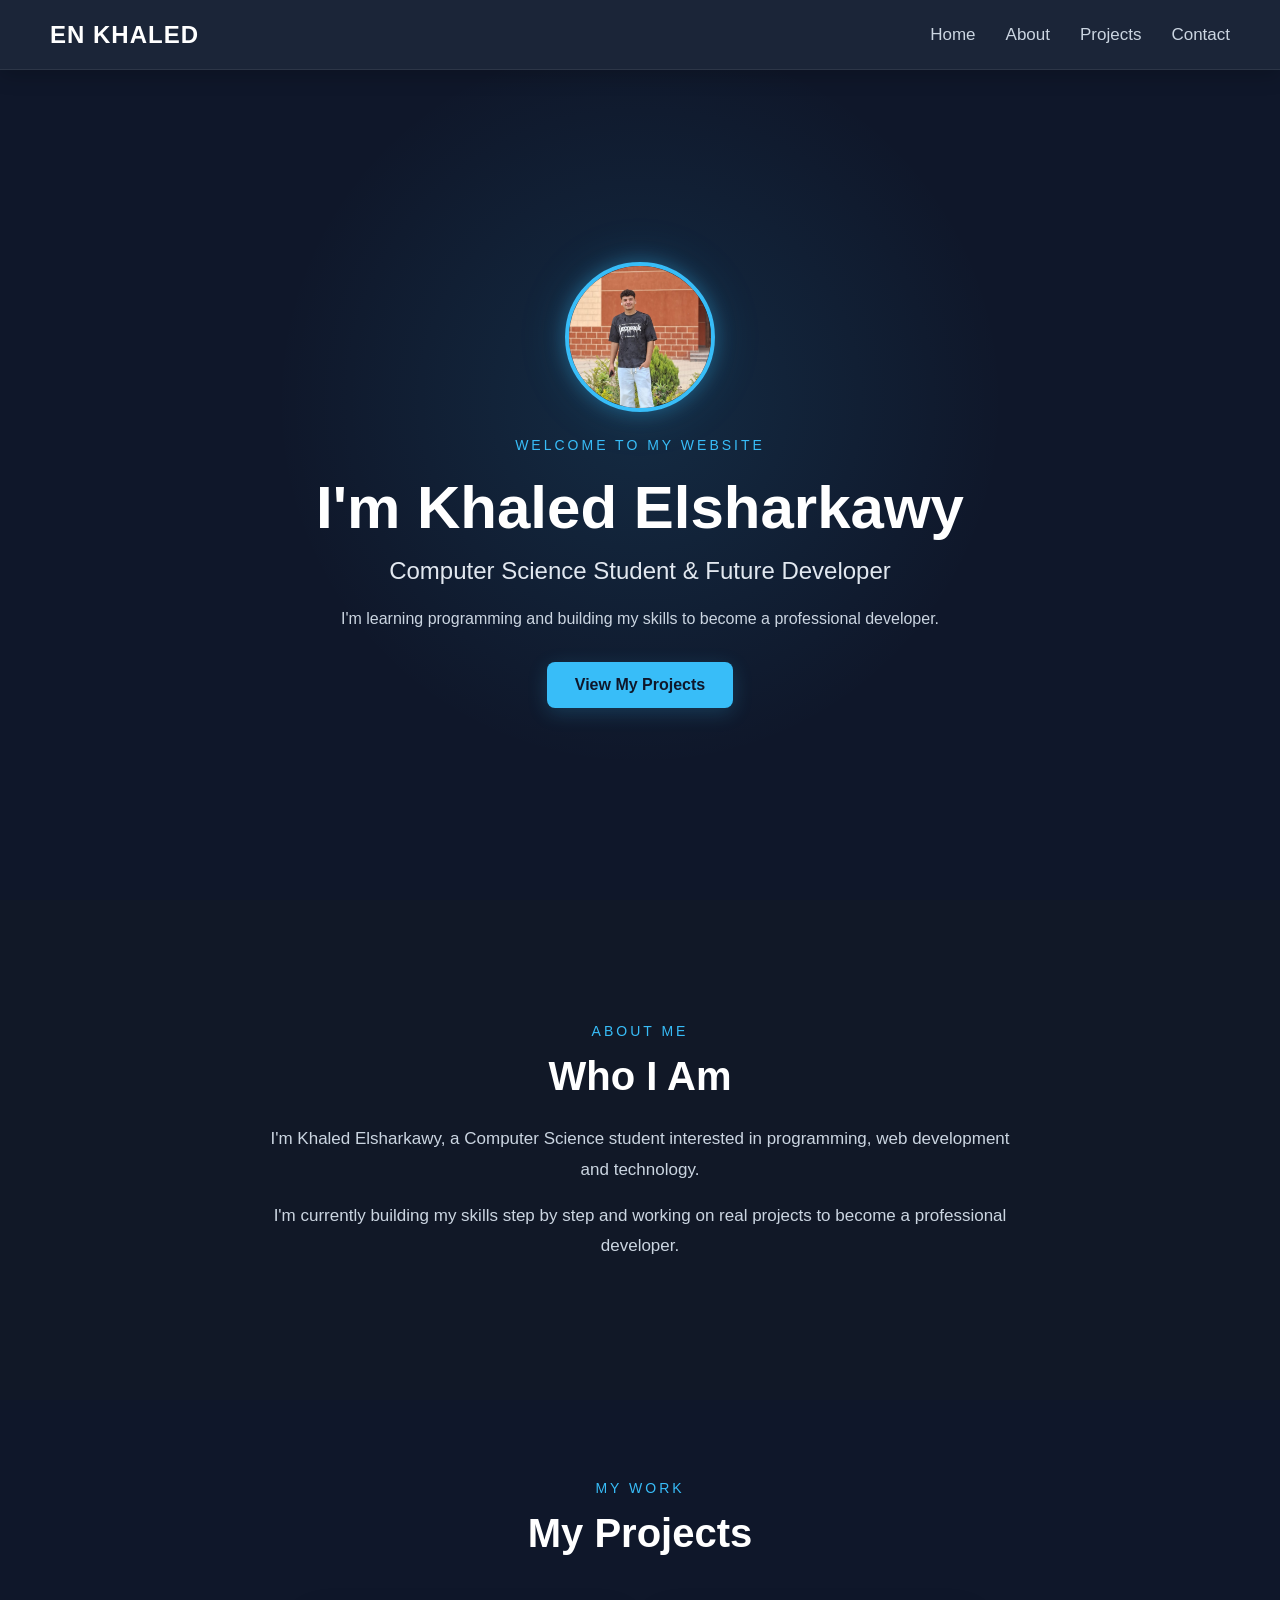
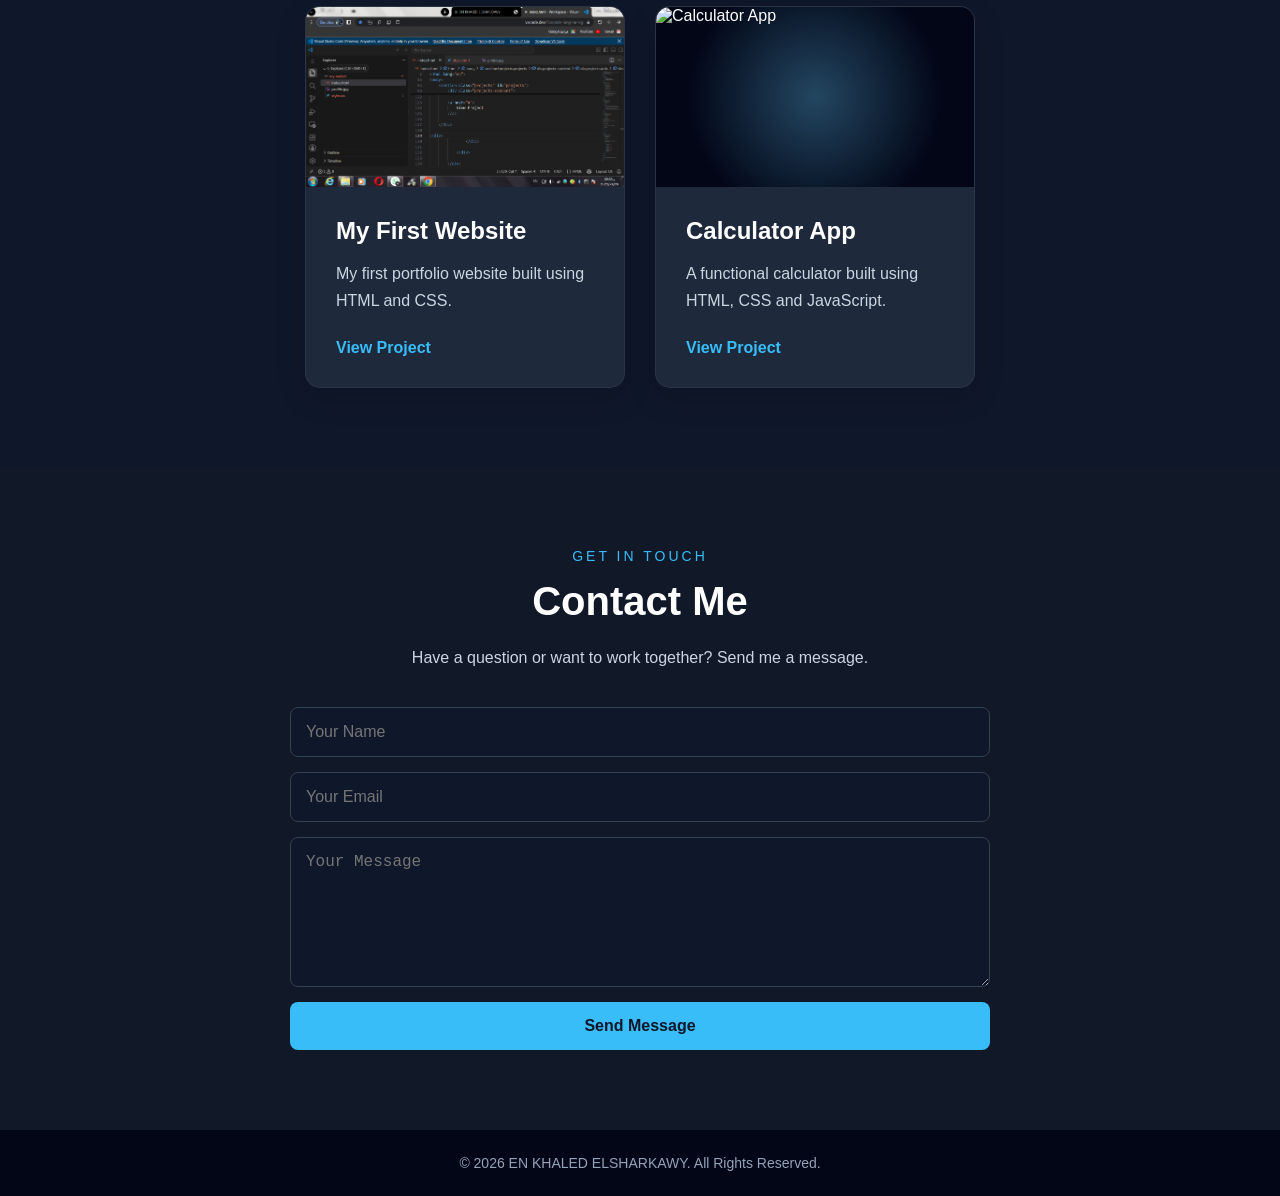
==== index.html @ b2954cf4 "Add files via upload" ====
<!DOCTYPE html>
<html lang="en">

<head>
    <meta charset="UTF-8">
    <meta name="viewport" content="width=device-width, initial-scale=1.0">

    <title>EN KHALED ELSHARKAWY</title>

    <link rel="stylesheet" href="./style.css">
</head>

<body>

    <!-- =========================
         NAVBAR
    ========================== -->

    <nav>

        <h2>EN KHALED</h2>

        <ul>
            <li>
                <a href="#home">Home</a>
            </li>

            <li>
                <a href="#about">About</a>
            </li>

            <li>
                <a href="#projects">Projects</a>
            </li>

            <li>
                <a href="#contact">Contact</a>
            </li>
        </ul>

    </nav>


    <!-- =========================
         HOME
    ========================== -->

    <section class="hero" id="home">

        <div class="hero-content">

            <img
                src="./profile.jpg"
                alt="Khaled Elsharkawy"
                class="profile-img"
            >

            <p class="welcome">
                WELCOME TO MY WEBSITE
            </p>

            <h1>
                I'm Khaled Elsharkawy
            </h1>

            <h2>
                Computer Science Student & Future Developer
            </h2>

            <p class="description">
                I'm learning programming and building my skills
                to become a professional developer.
            </p>

            <a
                href="#projects"
                class="hero-btn"
            >
                View My Projects
            </a>

        </div>

    </section>


    <!-- =========================
         ABOUT
    ========================== -->

    <section class="about" id="about">

        <div class="about-content">

            <p class="section-title">
                ABOUT ME
            </p>

            <h2>
                Who I Am
            </h2>

            <p>
                I'm Khaled Elsharkawy, a Computer Science student
                interested in programming, web development and technology.
            </p>

            <p>
                I'm currently building my skills step by step
                and working on real projects to become a professional developer.
            </p>

        </div>

    </section>


    <!-- =========================
         PROJECTS
    ========================== -->

    <section class="projects" id="projects">

        <div class="projects-content">

            <p class="section-title">
                MY WORK
            </p>

            <h2>
                My Projects
            </h2>


            <div class="project-cards">


                <!-- PROJECT 1 -->

                <div class="project-card">

                    <div class="project-image">

                        <img
                            src="./project1.jpg"
                            alt="My First Website"
                        >

                    </div>


                    <div class="project-info">

                        <h3>
                            My First Website
                        </h3>

                        <p>
                            My first portfolio website built using
                            HTML and CSS.
                        </p>

                        <a
                            href="./index.html"
                            target="_blank"
                        >
                            View Project
                        </a>

                    </div>

                </div>


                <!-- PROJECT 2 -->

                <div class="project-card">

                    <div class="project-image calculator-preview">

                        <img
                            src="./calculator/calculator-preview.jpg"
                            alt="Calculator App"
                        >

                    </div>


                    <div class="project-info">

                        <h3>
                            Calculator App
                        </h3>

                        <p>
                            A functional calculator built using
                            HTML, CSS and JavaScript.
                        </p>

                        <a
                            href="./calculator/index.html"
                            target="_blank"
                        >
                            View Project
                        </a>

                    </div>

                </div>


            </div>

        </div>

    </section>


    <!-- =========================
         CONTACT
    ========================== -->

    <section class="contact" id="contact">

        <div class="contact-content">

            <p class="section-title">
                GET IN TOUCH
            </p>

            <h2>
                Contact Me
            </h2>

            <p>
                Have a question or want to work together?
                Send me a message.
            </p>


            <form>

                <input
                    type="text"
                    placeholder="Your Name"
                >

                <input
                    type="email"
                    placeholder="Your Email"
                >

                <textarea
                    placeholder="Your Message"
                ></textarea>

                <button type="submit">
                    Send Message
                </button>

            </form>

        </div>

    </section>


    <!-- =========================
         FOOTER
    ========================== -->

    <footer>

        <p>
            © 2026 EN KHALED ELSHARKAWY. All Rights Reserved.
        </p>

    </footer>

</body>

</html>
---- style.css ----
/* =========================
   GLOBAL
========================= */

* {
    margin: 0;
    padding: 0;
    box-sizing: border-box;
}

html {
    scroll-behavior: smooth;
}

body {
    font-family: Arial, sans-serif;

    background: #0f172a;

    color: white;
}


/* =========================
   NAVBAR
========================= */

nav {
    min-height: 70px;

    display: flex;

    align-items: center;

    justify-content: space-between;

    padding: 0 50px;

    background: rgba(30, 41, 59, 0.85);

    backdrop-filter: blur(10px);

    border-bottom: 1px solid rgba(255, 255, 255, 0.08);

    box-shadow:
        0 5px 20px rgba(0, 0, 0, 0.2);

    position: relative;

    z-index: 10;
}

nav h2 {
    font-size: 24px;

    color: white;

    letter-spacing: 1px;
}

nav ul {
    display: flex;

    list-style: none;

    gap: 30px;
}

nav a {
    color: #cbd5e1;

    text-decoration: none;

    font-size: 17px;

    position: relative;

    transition: 0.3s;
}

nav a:hover {
    color: #38bdf8;
}

nav a::after {
    content: "";

    position: absolute;

    width: 0;

    height: 2px;

    left: 0;

    bottom: -7px;

    background: #38bdf8;

    transition: 0.3s;
}

nav a:hover::after {
    width: 100%;
}


/* =========================
   HERO
========================= */

.hero {
    min-height: calc(100vh - 70px);

    display: flex;

    align-items: center;

    justify-content: center;

    text-align: center;

    padding: 80px 20px;

    position: relative;

    overflow: hidden;

    background:
        radial-gradient(
            circle at 50% 40%,
            rgba(56, 189, 248, 0.12),
            transparent 45%
        ),
        #0f172a;
}

.hero-content {
    max-width: 800px;

    padding: 40px 0;

    position: relative;

    z-index: 1;
}


/* =========================
   PROFILE IMAGE
========================= */

.profile-img {
    width: 150px;

    height: 150px;

    object-fit: cover;

    border-radius: 50%;

    display: block;

    margin: 0 auto 25px;

    border: 4px solid #38bdf8;

    box-shadow:
        0 0 20px rgba(56, 189, 248, 0.35),
        0 0 50px rgba(56, 189, 248, 0.15);

    animation:
        profileAppear 1s ease-out;

    transition: 0.4s;
}

.profile-img:hover {
    transform: scale(1.05);

    box-shadow:
        0 0 30px rgba(56, 189, 248, 0.5),
        0 0 70px rgba(56, 189, 248, 0.2);
}


/* =========================
   HERO TEXT
========================= */

.welcome {
    font-size: 14px;

    letter-spacing: 3px;

    margin-bottom: 20px;

    color: #38bdf8;

    animation:
        fadeUp 0.8s ease-out 0.2s both;
}

.hero h1 {
    font-size: 60px;

    margin-bottom: 15px;

    animation:
        fadeUp 0.8s ease-out 0.4s both;
}

.hero h2 {
    font-size: 24px;

    font-weight: normal;

    margin-bottom: 20px;

    color: #e2e8f0;

    animation:
        fadeUp 0.8s ease-out 0.6s both;
}

.description {
    line-height: 1.7;

    color: #cbd5e1;

    max-width: 650px;

    margin: auto;

    animation:
        fadeUp 0.8s ease-out 0.8s both;
}


/* =========================
   HERO BUTTON
========================= */

.hero-btn {
    display: inline-block;

    margin-top: 30px;

    padding: 14px 28px;

    background: #38bdf8;

    color: #0f172a;

    text-decoration: none;

    border-radius: 8px;

    font-weight: bold;

    transition: 0.3s;

    box-shadow:
        0 5px 20px rgba(56, 189, 248, 0.2);

    animation:
        fadeUp 0.8s ease-out 1s both;
}

.hero-btn:hover {
    transform: translateY(-4px);

    box-shadow:
        0 10px 30px rgba(56, 189, 248, 0.35);
}


/* =========================
   SECTION TITLE
========================= */

.section-title {
    color: #38bdf8;

    font-size: 14px;

    letter-spacing: 3px;

    margin-bottom: 15px;
}


/* =========================
   ABOUT
========================= */

.about {
    min-height: 500px;

    display: flex;

    align-items: center;

    justify-content: center;

    text-align: center;

    padding: 80px 20px;

    background: #111827;
}

.about-content {
    max-width: 750px;
}

.about h2 {
    font-size: 40px;

    margin-bottom: 25px;
}

.about-content p:not(.section-title) {
    color: #cbd5e1;

    line-height: 1.8;

    margin-bottom: 15px;

    font-size: 17px;
}


/* =========================
   PROJECTS
========================= */

.projects {
    min-height: 600px;

    padding: 80px 20px;

    text-align: center;

    background: #0f172a;
}

.projects-content {
    max-width: 1100px;

    margin: auto;
}

.projects h2 {
    font-size: 40px;

    margin-bottom: 50px;
}

.project-cards {
    display: flex;

    justify-content: center;

    gap: 30px;

    flex-wrap: wrap;
}


/* =========================
   PROJECT CARD
========================= */

.project-card {
    width: 320px;

    overflow: hidden;

    padding: 0;

    background: #1e293b;

    border: 1px solid rgba(255, 255, 255, 0.05);

    border-radius: 15px;

    text-align: left;

    transition: 0.3s;

    box-shadow:
        0 10px 30px rgba(0, 0, 0, 0.15);
}

.project-card:hover {
    transform: translateY(-8px);

    border-color:
        rgba(56, 189, 248, 0.3);

    box-shadow:
        0 15px 35px rgba(0, 0, 0, 0.25);
}


/* PROJECT IMAGE */

.project-image {
    width: 100%;

    height: 180px;

    overflow: hidden;

    background: #020617;
}

.project-image img {
    width: 100%;

    height: 100%;

    object-fit: cover;

    display: block;

    transition: 0.4s;
}

.project-card:hover
.project-image img {
    transform: scale(1.05);
}


/* PROJECT INFO */

.project-info {
    padding: 30px;
}

.project-card h3 {
    font-size: 24px;

    margin-bottom: 15px;
}

.project-card p {
    color: #cbd5e1;

    line-height: 1.7;

    margin-bottom: 25px;
}

.project-card a {
    color: #38bdf8;

    text-decoration: none;

    font-weight: bold;
}

.project-card a:hover {
    text-decoration: underline;
}


/* =========================
   CONTACT
========================= */

.contact {
    min-height: 600px;

    padding: 80px 20px;

    text-align: center;

    background: #111827;
}

.contact-content {
    max-width: 700px;

    margin: auto;
}

.contact h2 {
    font-size: 40px;

    margin-bottom: 20px;
}

.contact-content > p:not(.section-title) {
    color: #cbd5e1;

    line-height: 1.7;

    margin-bottom: 35px;
}


/* =========================
   FORM
========================= */

form {
    display: flex;

    flex-direction: column;

    gap: 15px;
}

input,
textarea {
    width: 100%;

    padding: 15px;

    border: 1px solid #334155;

    border-radius: 8px;

    background: #0f172a;

    color: white;

    font-size: 16px;

    outline: none;

    transition: 0.3s;
}

input:focus,
textarea:focus {
    border-color: #38bdf8;

    box-shadow:
        0 0 10px rgba(56, 189, 248, 0.1);
}

textarea {
    min-height: 150px;

    resize: vertical;
}

form button {
    padding: 15px;

    border: none;

    border-radius: 8px;

    background: #38bdf8;

    color: #0f172a;

    font-size: 16px;

    font-weight: bold;

    cursor: pointer;

    transition: 0.3s;
}

form button:hover {
    transform: translateY(-3px);

    box-shadow:
        0 8px 20px rgba(56, 189, 248, 0.25);
}


/* =========================
   FOOTER
========================= */

footer {
    padding: 25px 20px;

    text-align: center;

    background: #020617;

    color: #94a3b8;

    font-size: 14px;
}


/* =========================
   ANIMATIONS
========================= */

@keyframes profileAppear {

    from {
        opacity: 0;

        transform: scale(0.7);
    }

    to {
        opacity: 1;

        transform: scale(1);
    }
}

@keyframes fadeUp {

    from {
        opacity: 0;

        transform: translateY(25px);
    }

    to {
        opacity: 1;

        transform: translateY(0);
    }
}


/* =========================
   MOBILE
========================= */

@media (max-width: 700px) {

    nav {
        padding: 20px;

        flex-direction: column;

        gap: 20px;
    }

    nav ul {
        gap: 15px;

        flex-wrap: wrap;

        justify-content: center;
    }

    nav a {
        font-size: 15px;
    }

    .hero {
        min-height: calc(100vh - 140px);

        padding: 60px 20px;
    }

    .profile-img {
        width: 120px;

        height: 120px;

        margin-bottom: 20px;
    }

    .hero h1 {
        font-size: 40px;
    }

    .hero h2 {
        font-size: 20px;
    }

    .description {
        font-size: 16px;
    }

    .about h2,
    .projects h2,
    .contact h2 {
        font-size: 32px;
    }

    .project-card {
        width: 100%;

        max-width: 350px;
    }

    .project-image {
        height: 190px;
    }
}
/* =========================
   CALCULATOR PROJECT
========================= */

.calculator-preview {
    display: flex;

    align-items: center;

    justify-content: center;

    background:
        radial-gradient(
            circle,
            rgba(56, 189, 248, 0.2),
            #020617 70%
        );
}

.calculator-icon {
    font-size: 70px;

    filter:
        drop-shadow(
            0 0 15px rgba(56, 189, 248, 0.5)
        );

    transition: 0.3s;
}

.project-card:hover .calculator-icon {
    transform: scale(1.15) rotate(5deg);
}
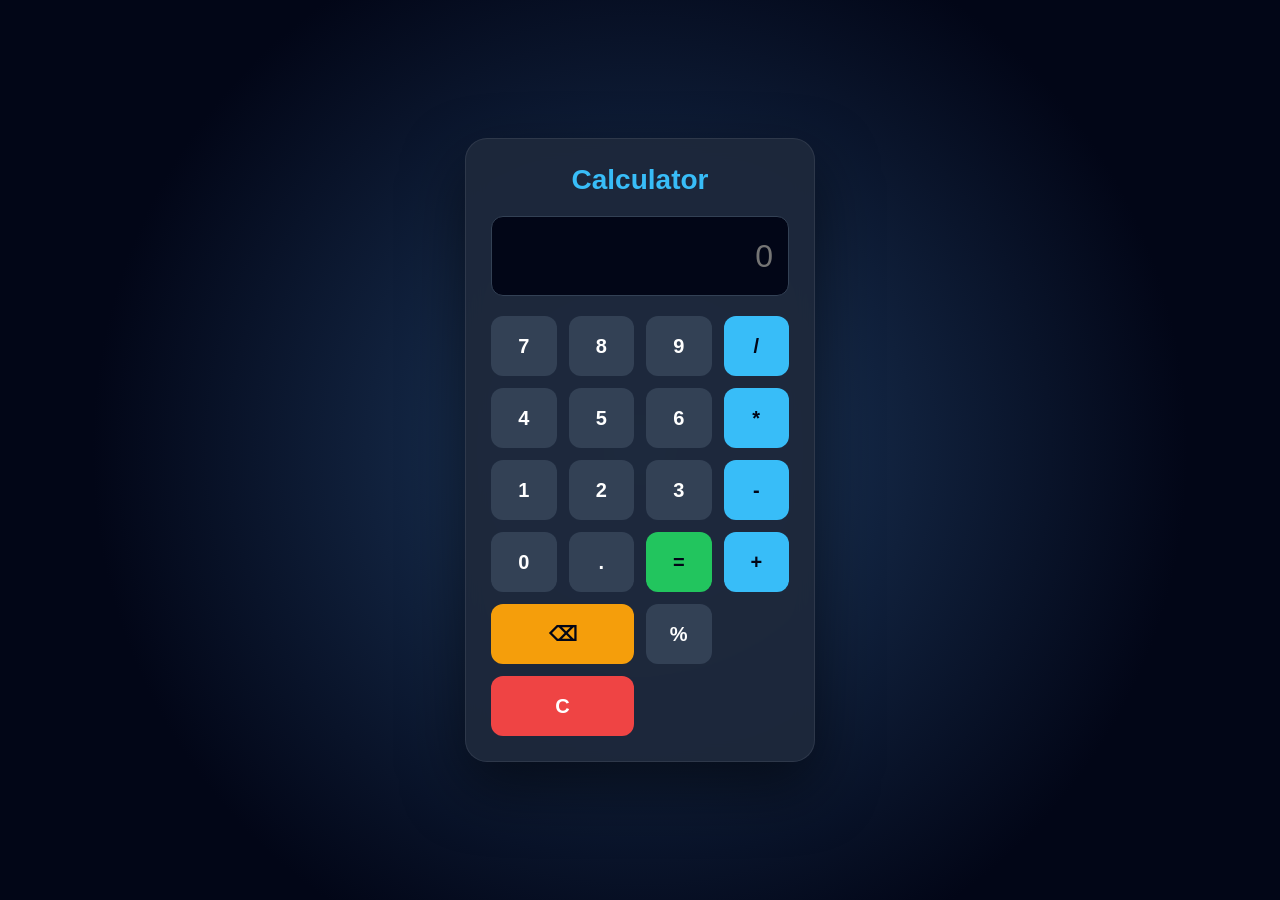
==== commit 33015473: "Add files via upload" ====
--- a/index.html
+++ b/index.html
@@ -5,277 +5,55 @@
     <meta charset="UTF-8">
     <meta name="viewport" content="width=device-width, initial-scale=1.0">
 
-    <title>EN KHALED ELSHARKAWY</title>
+    <title>Khaled Calculator</title>
 
     <link rel="stylesheet" href="./style.css">
 </head>
 
 <body>
 
-    <!-- =========================
-         NAVBAR
-    ========================== -->
+    <main class="calculator">
 
-    <nav>
+        <h1>Calculator</h1>
 
-        <h2>EN KHALED</h2>
+        <input
+            type="text"
+            id="display"
+            readonly
+            placeholder="0"
+        >
 
-        <ul>
-            <li>
-                <a href="#home">Home</a>
-            </li>
+        <div class="buttons">
 
-            <li>
-                <a href="#about">About</a>
-            </li>
+            <button class="number">7</button>
+            <button class="number">8</button>
+            <button class="number">9</button>
+            <button class="operator">/</button>
 
-            <li>
-                <a href="#projects">Projects</a>
-            </li>
+            <button class="number">4</button>
+            <button class="number">5</button>
+            <button class="number">6</button>
+            <button class="operator">*</button>
 
-            <li>
-                <a href="#contact">Contact</a>
-            </li>
-        </ul>
+            <button class="number">1</button>
+            <button class="number">2</button>
+            <button class="number">3</button>
+            <button class="operator">-</button>
 
-    </nav>
+            <button class="number">0</button>
+            <button class="number">.</button>
+            <button class="equals">=</button>
+            <button class="operator">+</button>
 
-
-    <!-- =========================
-         HOME
-    ========================== -->
-
-    <section class="hero" id="home">
-
-        <div class="hero-content">
-
-            <img
-                src="./profile.jpg"
-                alt="Khaled Elsharkawy"
-                class="profile-img"
-            >
-
-            <p class="welcome">
-                WELCOME TO MY WEBSITE
-            </p>
-
-            <h1>
-                I'm Khaled Elsharkawy
-            </h1>
-
-            <h2>
-                Computer Science Student & Future Developer
-            </h2>
-
-            <p class="description">
-                I'm learning programming and building my skills
-                to become a professional developer.
-            </p>
-
-            <a
-                href="#projects"
-                class="hero-btn"
-            >
-                View My Projects
-            </a>
+            <button class="backspace">⌫</button>
+           <button class="percent">%</button>
+            <button class="clear">C</button>
 
         </div>
 
-    </section>
+    </main>
 
-
-    <!-- =========================
-         ABOUT
-    ========================== -->
-
-    <section class="about" id="about">
-
-        <div class="about-content">
-
-            <p class="section-title">
-                ABOUT ME
-            </p>
-
-            <h2>
-                Who I Am
-            </h2>
-
-            <p>
-                I'm Khaled Elsharkawy, a Computer Science student
-                interested in programming, web development and technology.
-            </p>
-
-            <p>
-                I'm currently building my skills step by step
-                and working on real projects to become a professional developer.
-            </p>
-
-        </div>
-
-    </section>
-
-
-    <!-- =========================
-         PROJECTS
-    ========================== -->
-
-    <section class="projects" id="projects">
-
-        <div class="projects-content">
-
-            <p class="section-title">
-                MY WORK
-            </p>
-
-            <h2>
-                My Projects
-            </h2>
-
-
-            <div class="project-cards">
-
-
-                <!-- PROJECT 1 -->
-
-                <div class="project-card">
-
-                    <div class="project-image">
-
-                        <img
-                            src="./project1.jpg"
-                            alt="My First Website"
-                        >
-
-                    </div>
-
-
-                    <div class="project-info">
-
-                        <h3>
-                            My First Website
-                        </h3>
-
-                        <p>
-                            My first portfolio website built using
-                            HTML and CSS.
-                        </p>
-
-                        <a
-                            href="./index.html"
-                            target="_blank"
-                        >
-                            View Project
-                        </a>
-
-                    </div>
-
-                </div>
-
-
-                <!-- PROJECT 2 -->
-
-                <div class="project-card">
-
-                    <div class="project-image calculator-preview">
-
-                        <img
-                            src="./calculator/calculator-preview.jpg"
-                            alt="Calculator App"
-                        >
-
-                    </div>
-
-
-                    <div class="project-info">
-
-                        <h3>
-                            Calculator App
-                        </h3>
-
-                        <p>
-                            A functional calculator built using
-                            HTML, CSS and JavaScript.
-                        </p>
-
-                        <a
-                            href="./calculator/index.html"
-                            target="_blank"
-                        >
-                            View Project
-                        </a>
-
-                    </div>
-
-                </div>
-
-
-            </div>
-
-        </div>
-
-    </section>
-
-
-    <!-- =========================
-         CONTACT
-    ========================== -->
-
-    <section class="contact" id="contact">
-
-        <div class="contact-content">
-
-            <p class="section-title">
-                GET IN TOUCH
-            </p>
-
-            <h2>
-                Contact Me
-            </h2>
-
-            <p>
-                Have a question or want to work together?
-                Send me a message.
-            </p>
-
-
-            <form>
-
-                <input
-                    type="text"
-                    placeholder="Your Name"
-                >
-
-                <input
-                    type="email"
-                    placeholder="Your Email"
-                >
-
-                <textarea
-                    placeholder="Your Message"
-                ></textarea>
-
-                <button type="submit">
-                    Send Message
-                </button>
-
-            </form>
-
-        </div>
-
-    </section>
-
-
-    <!-- =========================
-         FOOTER
-    ========================== -->
-
-    <footer>
-
-        <p>
-            © 2026 EN KHALED ELSHARKAWY. All Rights Reserved.
-        </p>
-
-    </footer>
+    <script src="./script.js"></script>
 
 </body>
 
--- a/style.css
+++ b/style.css
@@ -8,725 +8,222 @@
     box-sizing: border-box;
 }
 
-html {
-    scroll-behavior: smooth;
-}
-
 body {
+    min-height: 100vh;
+
+    display: flex;
+
+    align-items: center;
+
+    justify-content: center;
+
+    padding: 20px;
+
     font-family: Arial, sans-serif;
-
-    background: #0f172a;
-
-    color: white;
-}
-
-
-/* =========================
-   NAVBAR
-========================= */
-
-nav {
-    min-height: 70px;
-
-    display: flex;
-
-    align-items: center;
-
-    justify-content: space-between;
-
-    padding: 0 50px;
-
-    background: rgba(30, 41, 59, 0.85);
-
-    backdrop-filter: blur(10px);
-
-    border-bottom: 1px solid rgba(255, 255, 255, 0.08);
-
-    box-shadow:
-        0 5px 20px rgba(0, 0, 0, 0.2);
-
-    position: relative;
-
-    z-index: 10;
-}
-
-nav h2 {
-    font-size: 24px;
-
-    color: white;
-
-    letter-spacing: 1px;
-}
-
-nav ul {
-    display: flex;
-
-    list-style: none;
-
-    gap: 30px;
-}
-
-nav a {
-    color: #cbd5e1;
-
-    text-decoration: none;
-
-    font-size: 17px;
-
-    position: relative;
-
-    transition: 0.3s;
-}
-
-nav a:hover {
-    color: #38bdf8;
-}
-
-nav a::after {
-    content: "";
-
-    position: absolute;
-
-    width: 0;
-
-    height: 2px;
-
-    left: 0;
-
-    bottom: -7px;
-
-    background: #38bdf8;
-
-    transition: 0.3s;
-}
-
-nav a:hover::after {
-    width: 100%;
-}
-
-
-/* =========================
-   HERO
-========================= */
-
-.hero {
-    min-height: calc(100vh - 70px);
-
-    display: flex;
-
-    align-items: center;
-
-    justify-content: center;
-
-    text-align: center;
-
-    padding: 80px 20px;
-
-    position: relative;
-
-    overflow: hidden;
 
     background:
         radial-gradient(
-            circle at 50% 40%,
-            rgba(56, 189, 248, 0.12),
-            transparent 45%
-        ),
-        #0f172a;
-}
-
-.hero-content {
-    max-width: 800px;
-
-    padding: 40px 0;
-
-    position: relative;
-
-    z-index: 1;
-}
-
-
-/* =========================
-   PROFILE IMAGE
-========================= */
-
-.profile-img {
-    width: 150px;
-
-    height: 150px;
-
-    object-fit: cover;
-
-    border-radius: 50%;
-
-    display: block;
-
-    margin: 0 auto 25px;
-
-    border: 4px solid #38bdf8;
-
-    box-shadow:
-        0 0 20px rgba(56, 189, 248, 0.35),
-        0 0 50px rgba(56, 189, 248, 0.15);
-
-    animation:
-        profileAppear 1s ease-out;
-
-    transition: 0.4s;
-}
-
-.profile-img:hover {
-    transform: scale(1.05);
-
-    box-shadow:
-        0 0 30px rgba(56, 189, 248, 0.5),
-        0 0 70px rgba(56, 189, 248, 0.2);
-}
-
-
-/* =========================
-   HERO TEXT
-========================= */
-
-.welcome {
-    font-size: 14px;
-
-    letter-spacing: 3px;
-
-    margin-bottom: 20px;
-
-    color: #38bdf8;
-
-    animation:
-        fadeUp 0.8s ease-out 0.2s both;
-}
-
-.hero h1 {
-    font-size: 60px;
-
-    margin-bottom: 15px;
-
-    animation:
-        fadeUp 0.8s ease-out 0.4s both;
-}
-
-.hero h2 {
-    font-size: 24px;
-
-    font-weight: normal;
-
-    margin-bottom: 20px;
-
-    color: #e2e8f0;
-
-    animation:
-        fadeUp 0.8s ease-out 0.6s both;
-}
-
-.description {
-    line-height: 1.7;
-
-    color: #cbd5e1;
-
-    max-width: 650px;
-
-    margin: auto;
-
-    animation:
-        fadeUp 0.8s ease-out 0.8s both;
-}
-
-
-/* =========================
-   HERO BUTTON
-========================= */
-
-.hero-btn {
-    display: inline-block;
-
-    margin-top: 30px;
-
-    padding: 14px 28px;
-
-    background: #38bdf8;
-
-    color: #0f172a;
-
-    text-decoration: none;
-
-    border-radius: 8px;
-
-    font-weight: bold;
-
-    transition: 0.3s;
-
-    box-shadow:
-        0 5px 20px rgba(56, 189, 248, 0.2);
-
-    animation:
-        fadeUp 0.8s ease-out 1s both;
-}
-
-.hero-btn:hover {
-    transform: translateY(-4px);
-
-    box-shadow:
-        0 10px 30px rgba(56, 189, 248, 0.35);
-}
-
-
-/* =========================
-   SECTION TITLE
-========================= */
-
-.section-title {
-    color: #38bdf8;
-
-    font-size: 14px;
-
-    letter-spacing: 3px;
-
-    margin-bottom: 15px;
-}
-
-
-/* =========================
-   ABOUT
-========================= */
-
-.about {
-    min-height: 500px;
-
-    display: flex;
-
-    align-items: center;
-
-    justify-content: center;
-
-    text-align: center;
-
-    padding: 80px 20px;
-
-    background: #111827;
-}
-
-.about-content {
-    max-width: 750px;
-}
-
-.about h2 {
-    font-size: 40px;
-
-    margin-bottom: 25px;
-}
-
-.about-content p:not(.section-title) {
-    color: #cbd5e1;
-
-    line-height: 1.8;
-
-    margin-bottom: 15px;
-
-    font-size: 17px;
-}
-
-
-/* =========================
-   PROJECTS
-========================= */
-
-.projects {
-    min-height: 600px;
-
-    padding: 80px 20px;
-
-    text-align: center;
-
-    background: #0f172a;
-}
-
-.projects-content {
-    max-width: 1100px;
-
-    margin: auto;
-}
-
-.projects h2 {
-    font-size: 40px;
-
-    margin-bottom: 50px;
-}
-
-.project-cards {
-    display: flex;
-
-    justify-content: center;
-
-    gap: 30px;
-
-    flex-wrap: wrap;
-}
-
-
-/* =========================
-   PROJECT CARD
-========================= */
-
-.project-card {
-    width: 320px;
-
-    overflow: hidden;
-
-    padding: 0;
-
-    background: #1e293b;
-
-    border: 1px solid rgba(255, 255, 255, 0.05);
-
-    border-radius: 15px;
-
-    text-align: left;
-
-    transition: 0.3s;
-
-    box-shadow:
-        0 10px 30px rgba(0, 0, 0, 0.15);
-}
-
-.project-card:hover {
-    transform: translateY(-8px);
-
-    border-color:
-        rgba(56, 189, 248, 0.3);
-
-    box-shadow:
-        0 15px 35px rgba(0, 0, 0, 0.25);
-}
-
-
-/* PROJECT IMAGE */
-
-.project-image {
-    width: 100%;
-
-    height: 180px;
-
-    overflow: hidden;
-
-    background: #020617;
-}
-
-.project-image img {
-    width: 100%;
-
-    height: 100%;
-
-    object-fit: cover;
-
-    display: block;
-
-    transition: 0.4s;
-}
-
-.project-card:hover
-.project-image img {
-    transform: scale(1.05);
-}
-
-
-/* PROJECT INFO */
-
-.project-info {
-    padding: 30px;
-}
-
-.project-card h3 {
-    font-size: 24px;
-
-    margin-bottom: 15px;
-}
-
-.project-card p {
-    color: #cbd5e1;
-
-    line-height: 1.7;
-
-    margin-bottom: 25px;
-}
-
-.project-card a {
-    color: #38bdf8;
-
-    text-decoration: none;
-
-    font-weight: bold;
-}
-
-.project-card a:hover {
-    text-decoration: underline;
-}
-
-
-/* =========================
-   CONTACT
-========================= */
-
-.contact {
-    min-height: 600px;
-
-    padding: 80px 20px;
-
-    text-align: center;
-
-    background: #111827;
-}
-
-.contact-content {
-    max-width: 700px;
-
-    margin: auto;
-}
-
-.contact h2 {
-    font-size: 40px;
-
-    margin-bottom: 20px;
-}
-
-.contact-content > p:not(.section-title) {
-    color: #cbd5e1;
-
-    line-height: 1.7;
-
-    margin-bottom: 35px;
-}
-
-
-/* =========================
-   FORM
-========================= */
-
-form {
-    display: flex;
-
-    flex-direction: column;
-
-    gap: 15px;
-}
-
-input,
-textarea {
-    width: 100%;
-
-    padding: 15px;
-
-    border: 1px solid #334155;
-
-    border-radius: 8px;
-
-    background: #0f172a;
-
-    color: white;
-
-    font-size: 16px;
-
-    outline: none;
-
-    transition: 0.3s;
-}
-
-input:focus,
-textarea:focus {
-    border-color: #38bdf8;
-
-    box-shadow:
-        0 0 10px rgba(56, 189, 248, 0.1);
-}
-
-textarea {
-    min-height: 150px;
-
-    resize: vertical;
-}
-
-form button {
-    padding: 15px;
-
-    border: none;
-
-    border-radius: 8px;
-
-    background: #38bdf8;
-
-    color: #0f172a;
-
-    font-size: 16px;
-
-    font-weight: bold;
-
-    cursor: pointer;
-
-    transition: 0.3s;
-}
-
-form button:hover {
-    transform: translateY(-3px);
-
-    box-shadow:
-        0 8px 20px rgba(56, 189, 248, 0.25);
-}
-
-
-/* =========================
-   FOOTER
-========================= */
-
-footer {
-    padding: 25px 20px;
-
-    text-align: center;
-
-    background: #020617;
-
-    color: #94a3b8;
-
-    font-size: 14px;
-}
-
-
-/* =========================
-   ANIMATIONS
-========================= */
-
-@keyframes profileAppear {
-
-    from {
-        opacity: 0;
-
-        transform: scale(0.7);
-    }
-
-    to {
-        opacity: 1;
-
-        transform: scale(1);
-    }
-}
-
-@keyframes fadeUp {
-
-    from {
-        opacity: 0;
-
-        transform: translateY(25px);
-    }
-
-    to {
-        opacity: 1;
-
-        transform: translateY(0);
-    }
-}
-
-
-/* =========================
-   MOBILE
-========================= */
-
-@media (max-width: 700px) {
-
-    nav {
-        padding: 20px;
-
-        flex-direction: column;
-
-        gap: 20px;
-    }
-
-    nav ul {
-        gap: 15px;
-
-        flex-wrap: wrap;
-
-        justify-content: center;
-    }
-
-    nav a {
-        font-size: 15px;
-    }
-
-    .hero {
-        min-height: calc(100vh - 140px);
-
-        padding: 60px 20px;
-    }
-
-    .profile-img {
-        width: 120px;
-
-        height: 120px;
-
-        margin-bottom: 20px;
-    }
-
-    .hero h1 {
-        font-size: 40px;
-    }
-
-    .hero h2 {
-        font-size: 20px;
-    }
-
-    .description {
-        font-size: 16px;
-    }
-
-    .about h2,
-    .projects h2,
-    .contact h2 {
-        font-size: 32px;
-    }
-
-    .project-card {
-        width: 100%;
-
-        max-width: 350px;
-    }
-
-    .project-image {
-        height: 190px;
-    }
-}
-/* =========================
-   CALCULATOR PROJECT
-========================= */
-
-.calculator-preview {
-    display: flex;
-
-    align-items: center;
-
-    justify-content: center;
-
-    background:
-        radial-gradient(
-            circle,
-            rgba(56, 189, 248, 0.2),
+            circle at center,
+            #1e3a5f,
             #020617 70%
         );
-}
-
-.calculator-icon {
-    font-size: 70px;
-
-    filter:
-        drop-shadow(
-            0 0 15px rgba(56, 189, 248, 0.5)
-        );
-
-    transition: 0.3s;
-}
-
-.project-card:hover .calculator-icon {
-    transform: scale(1.15) rotate(5deg);
+
+    color: white;
+}
+
+
+/* =========================
+   CALCULATOR
+========================= */
+
+.calculator {
+    width: 350px;
+
+    padding: 25px;
+
+    background: rgba(30, 41, 59, 0.95);
+
+    border: 1px solid rgba(255, 255, 255, 0.08);
+
+    border-radius: 22px;
+
+    box-shadow:
+        0 25px 60px rgba(0, 0, 0, 0.5);
+
+    backdrop-filter: blur(10px);
+}
+
+
+/* =========================
+   TITLE
+========================= */
+
+.calculator h1 {
+    margin-bottom: 20px;
+
+    text-align: center;
+
+    font-size: 28px;
+
+    color: #38bdf8;
+}
+
+
+/* =========================
+   DISPLAY
+========================= */
+
+#display {
+    width: 100%;
+
+    height: 80px;
+
+    margin-bottom: 20px;
+
+    padding: 15px;
+
+    border: 1px solid #334155;
+
+    border-radius: 12px;
+
+    background: #020617;
+
+    color: white;
+
+    font-size: 32px;
+
+    text-align: right;
+
+    outline: none;
+}
+
+
+/* =========================
+   BUTTONS
+========================= */
+
+.buttons {
+    display: grid;
+
+    grid-template-columns: repeat(4, 1fr);
+
+    gap: 12px;
+}
+
+button {
+    height: 60px;
+
+    border: none;
+
+    border-radius: 12px;
+
+    background: #334155;
+
+    color: white;
+
+    font-size: 20px;
+
+    font-weight: bold;
+
+    cursor: pointer;
+
+    transition: 0.2s;
+}
+
+button:hover {
+    transform: translateY(-2px);
+
+    background: #475569;
+}
+
+button:active {
+    transform: scale(0.94);
+}
+
+
+/* =========================
+   OPERATORS
+========================= */
+
+.operator {
+    background: #38bdf8;
+
+    color: #020617;
+}
+
+.operator:hover {
+    background: #7dd3fc;
+}
+
+
+/* =========================
+   EQUALS
+========================= */
+
+.equals {
+    background: #22c55e;
+
+    color: #020617;
+}
+
+.equals:hover {
+    background: #4ade80;
+}
+
+
+/* =========================
+   BACKSPACE
+========================= */
+
+.backspace {
+    grid-column: span 2;
+
+    background: #f59e0b;
+
+    color: #020617;
+}
+
+.backspace:hover {
+    background: #fbbf24;
+}
+
+
+/* =========================
+   CLEAR
+========================= */
+
+.clear {
+    grid-column: span 2;
+
+    background: #ef4444;
+}
+
+.clear:hover {
+    background: #f87171;
+}
+
+
+/* =========================
+   MOBILE
+========================= */
+
+@media (max-width: 400px) {
+
+    .calculator {
+        width: 100%;
+
+        max-width: 350px;
+
+        padding: 20px;
+    }
+
+    button {
+        height: 55px;
+    }
+
+    #display {
+        height: 70px;
+
+        font-size: 28px;
+    }
 }
